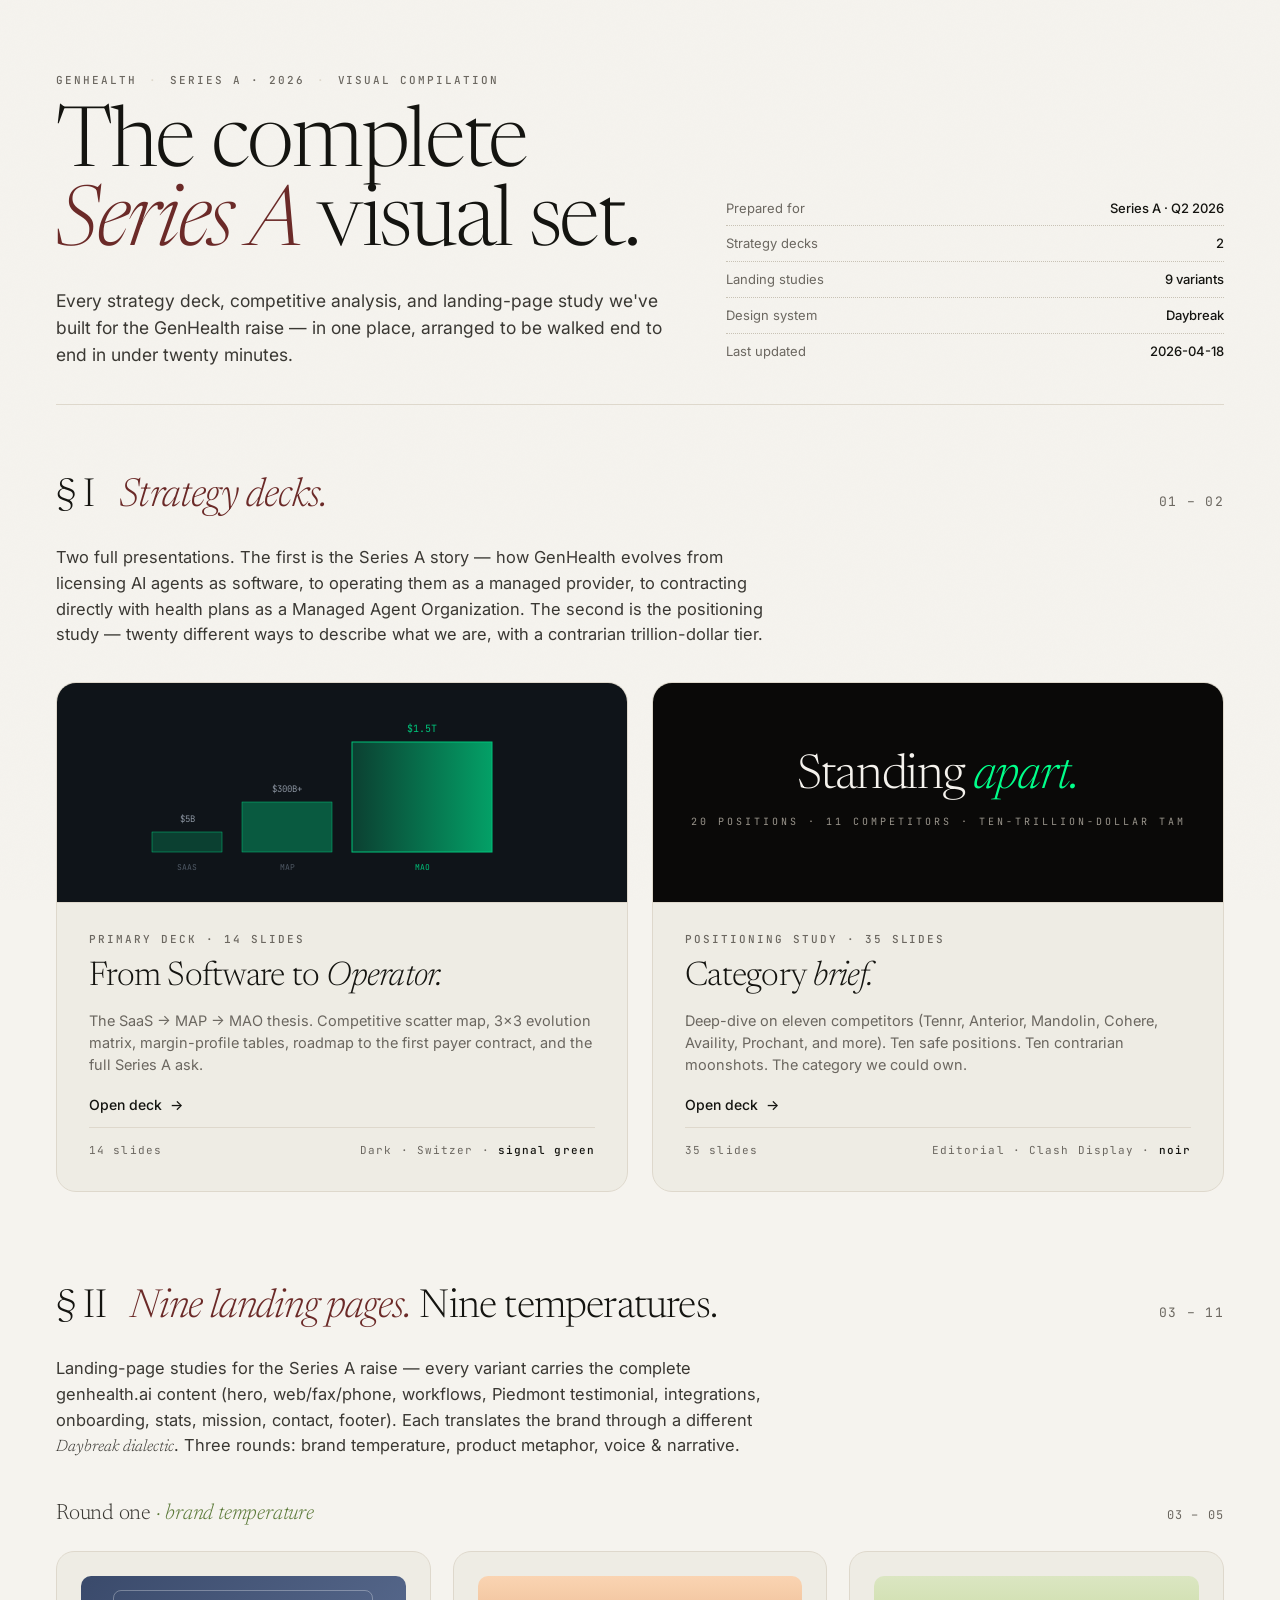
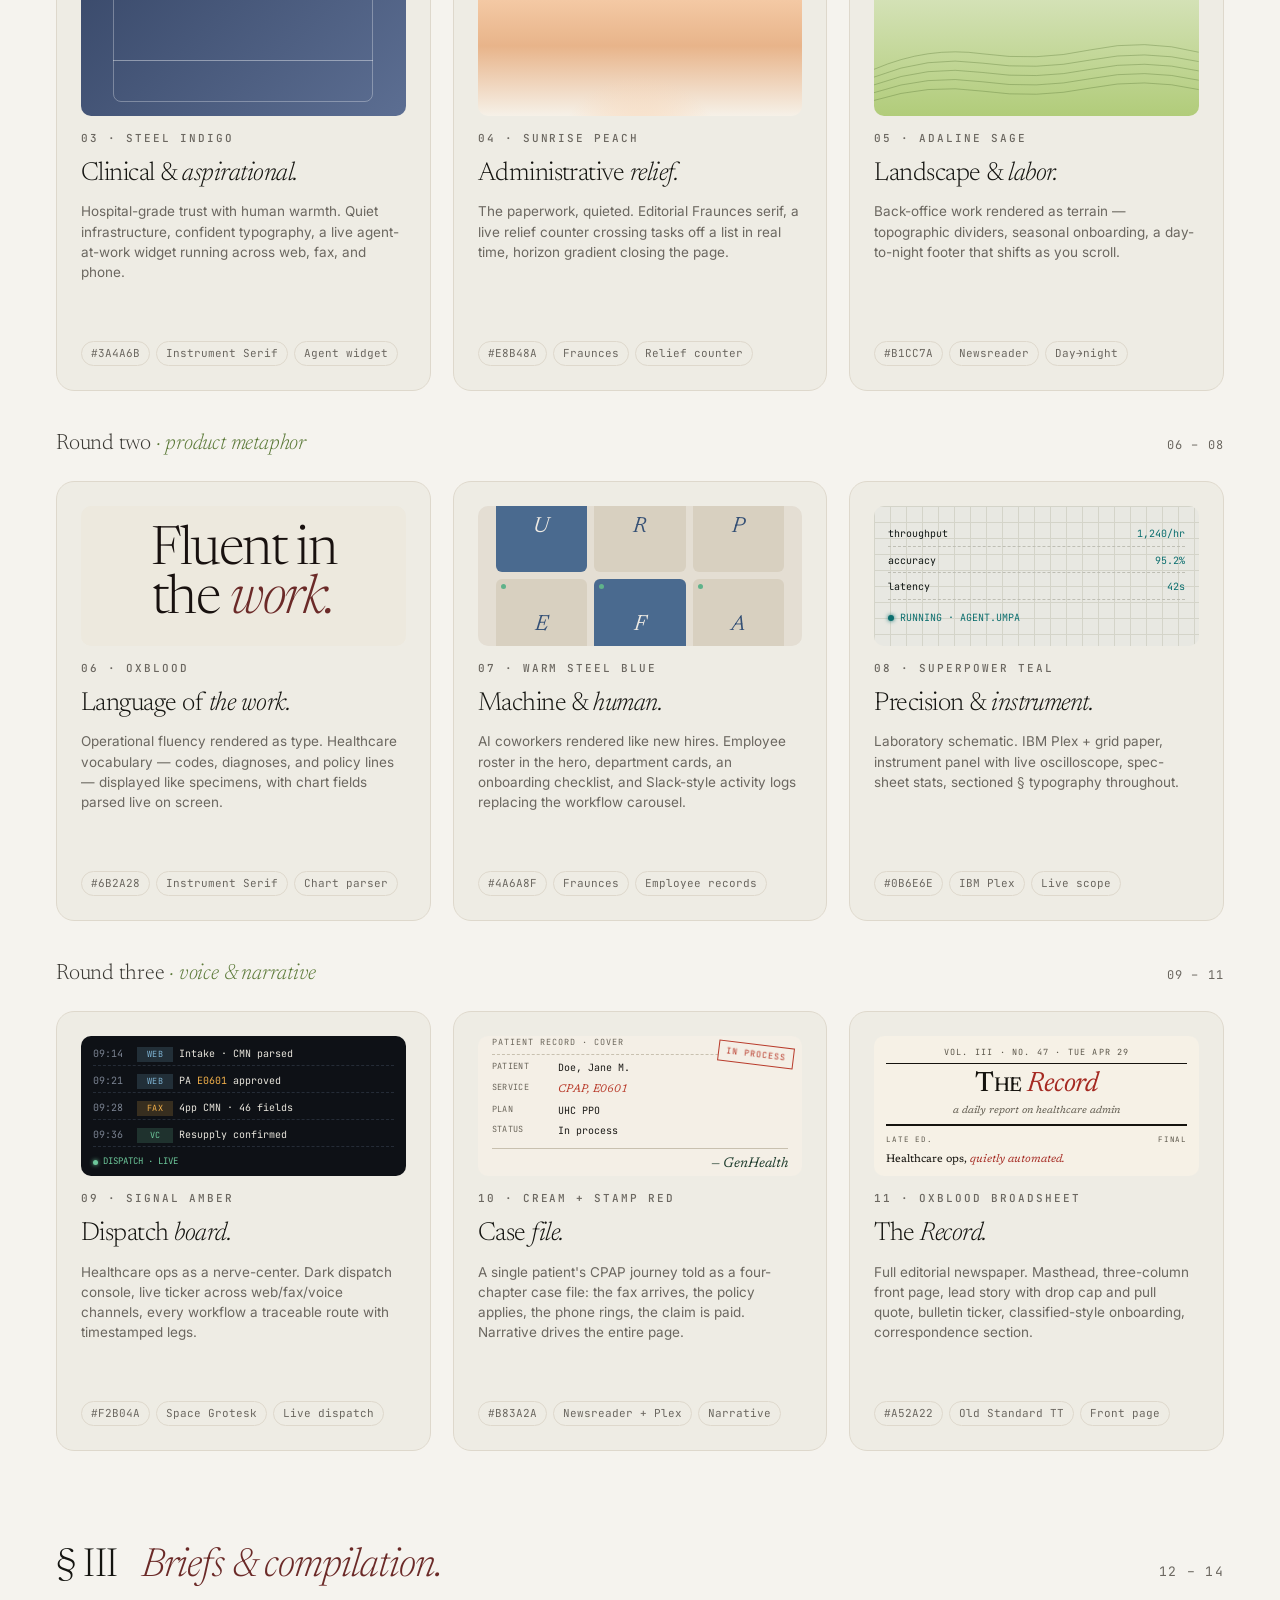
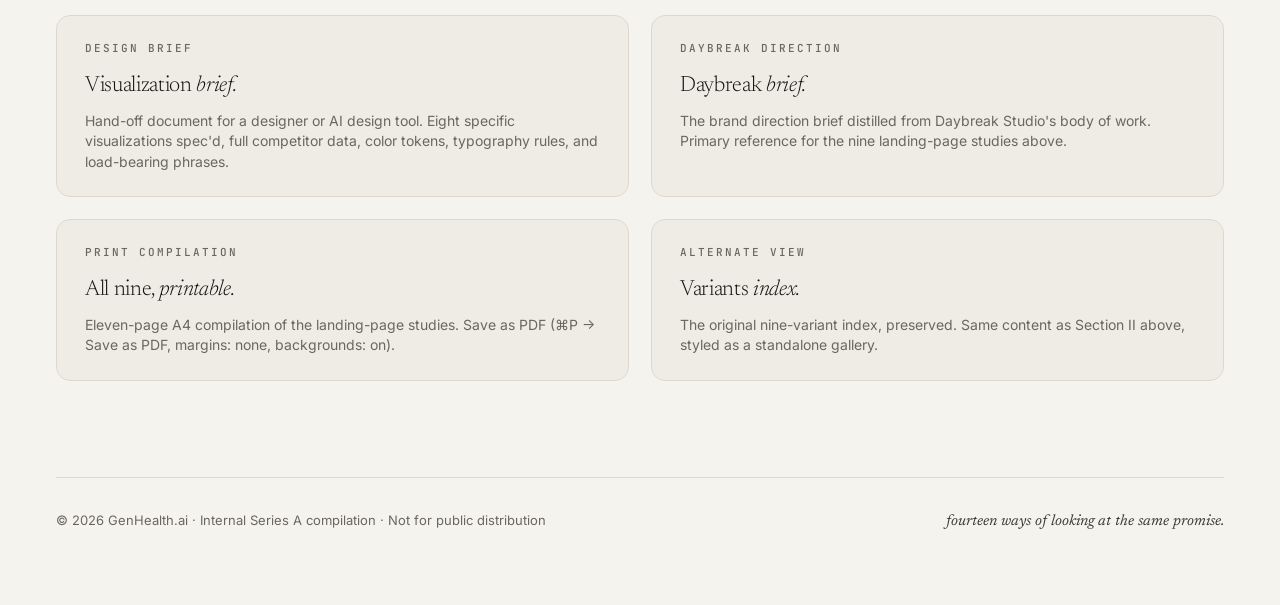
==== index.html @ 52d08168 "Initial publish — Series A visuals hub Hub page (index.html) + 2 strategy decks + 9 landing-page stu" ====
<!doctype html>
<html lang="en">
<head>
<meta charset="utf-8"/>
<meta name="viewport" content="width=device-width,initial-scale=1"/>
<title>GenHealth · Series A Visuals</title>
<meta name="description" content="Strategy decks, competitive analysis, and nine landing-page studies for the GenHealth Series A raise."/>
<link rel="preconnect" href="https://fonts.googleapis.com">
<link rel="preconnect" href="https://fonts.gstatic.com" crossorigin>
<link href="https://fonts.googleapis.com/css2?family=Newsreader:ital,opsz,wght@0,6..72,300;0,6..72,400;1,6..72,300&family=Inter:wght@300;400;500;600&family=JetBrains+Mono:wght@400;500&display=swap" rel="stylesheet">
<style>
  /* ===========================================
     Tokens — cream paper palette (Daybreak-derived)
     Matches the variants/ index so the hub sits in
     the same visual family as everything it links to.
     =========================================== */
  :root{
    --paper:#F5F3EE;
    --paper-2:#EEECE4;
    --paper-3:#E4DED3;
    --ink:#141410;
    --ink-2:#3A3833;
    --graphite:#6B6760;
    --mist:#DED8CC;
    --rule:#C8C2B5;
    --accent:#6B2A28;     /* oxblood — editorial signature */
    --accent-2:#3A4A6B;   /* steel indigo — data/decks */
    --accent-3:#5C7A39;   /* sage — variants */
  }

  *{box-sizing:border-box;margin:0;padding:0}
  html,body{background:var(--paper);color:var(--ink);font-family:'Inter',sans-serif;-webkit-font-smoothing:antialiased}
  body{font-size:17px;line-height:1.55;min-height:100vh}
  a{color:inherit;text-decoration:none}

  /* Subtle paper grain */
  body::before{
    content:"";position:fixed;inset:0;pointer-events:none;z-index:0;opacity:.35;mix-blend-mode:multiply;
    background-image:url("data:image/svg+xml;utf8,<svg xmlns='http://www.w3.org/2000/svg' width='280' height='280'><filter id='n'><feTurbulence type='fractalNoise' baseFrequency='0.85' numOctaves='2' stitchTiles='stitch'/></filter><rect width='100%25' height='100%25' filter='url(%23n)' opacity='0.05'/></svg>");
  }

  .serif{font-family:'Newsreader',serif;font-weight:300}
  .serif em{font-style:italic}
  .mono{font-family:'JetBrains Mono',monospace}
  .eyebrow{font-size:11px;letter-spacing:.18em;text-transform:uppercase;color:var(--graphite);font-weight:500;font-family:'JetBrains Mono',monospace}

  .container{max-width:1360px;margin:0 auto;padding:72px 56px;position:relative;z-index:1}
  @media (max-width:720px){.container{padding:44px 22px}}

  /* ===========================================
     HEADER — masthead
     =========================================== */
  header{display:grid;grid-template-columns:minmax(0,1.25fr) minmax(0,1fr);gap:48px;margin-bottom:72px;padding-bottom:36px;border-bottom:1px solid var(--mist)}
  @media (max-width:900px){header{grid-template-columns:1fr;gap:20px}}

  header .title .eyebrow{margin-bottom:18px;display:flex;gap:12px;align-items:center;flex-wrap:wrap}
  header .title .eyebrow .sep{color:var(--mist)}

  header h1{font-family:'Newsreader',serif;font-weight:300;font-size:clamp(44px,6.5vw,92px);line-height:.95;letter-spacing:-.028em}
  header h1 em{font-style:italic;color:var(--accent)}
  header p.lede{color:var(--ink-2);margin-top:22px;max-width:620px;font-size:17.5px;line-height:1.55}

  header .meta{font-size:13px;color:var(--graphite);line-height:1.75;align-self:end}
  header .meta .row{display:flex;justify-content:space-between;padding:6px 0;border-bottom:1px dotted var(--rule)}
  header .meta .row:last-child{border-bottom:0}
  header .meta .row b{color:var(--ink);font-weight:500}

  /* ===========================================
     SECTION HEADERS
     =========================================== */
  .section{margin-bottom:96px}
  .section-hdr{display:flex;align-items:baseline;justify-content:space-between;margin-bottom:28px;flex-wrap:wrap;gap:12px}
  .section-hdr h2{font-family:'Newsreader',serif;font-weight:300;font-size:clamp(28px,3.2vw,40px);letter-spacing:-.02em;line-height:1}
  .section-hdr h2 em{font-style:italic;color:var(--accent)}
  .section-hdr .count{color:var(--graphite);font-family:'JetBrains Mono',monospace;font-size:13px;letter-spacing:.1em}
  .section-hdr + p.section-lede{color:var(--ink-2);max-width:720px;margin-bottom:34px;font-size:16.5px}

  /* ===========================================
     DECK CARDS — featured (top section)
     =========================================== */
  .decks{display:grid;grid-template-columns:1fr 1fr;gap:24px}
  @media (max-width:980px){.decks{grid-template-columns:1fr}}

  .deck-card{
    background:var(--paper-2);
    border-radius:20px;
    padding:0;
    display:grid;
    grid-template-rows:220px 1fr;
    min-height:440px;
    text-decoration:none;color:inherit;
    transition:transform .4s cubic-bezier(.2,.8,.2,1), box-shadow .4s cubic-bezier(.2,.8,.2,1);
    position:relative;overflow:hidden;
    border:1px solid var(--mist);
  }
  .deck-card:hover{transform:translateY(-4px);box-shadow:0 50px 100px -60px rgba(20,20,16,.35)}

  .deck-card .swatch{position:relative;overflow:hidden;border-bottom:1px solid var(--mist)}
  .deck-card .body{padding:28px 32px 32px;display:flex;flex-direction:column;gap:12px}
  .deck-card h3{font-family:'Newsreader',serif;font-weight:300;font-size:34px;letter-spacing:-.022em;line-height:1.02}
  .deck-card h3 em{font-style:italic}
  .deck-card .dek{color:var(--graphite);font-size:14.5px;line-height:1.5;margin-top:4px}
  .deck-card .meta-row{display:flex;justify-content:space-between;font-family:'JetBrains Mono',monospace;font-size:11px;letter-spacing:.1em;color:var(--graphite);padding-top:14px;margin-top:auto;border-top:1px solid var(--mist)}
  .deck-card .meta-row b{color:var(--ink);font-weight:500}
  .deck-card .arrow{display:inline-flex;align-items:center;gap:8px;margin-top:6px;font-size:14px;font-weight:500}
  .deck-card .arrow::after{content:"→";transition:transform .3s}
  .deck-card:hover .arrow::after{transform:translateX(4px)}

  /* Deck swatch: saas-to-mao (obsidian chart tease) */
  .swatch-mao{
    background:#0f1419;
    display:flex;align-items:center;justify-content:center;padding:28px;
  }
  .swatch-mao svg{width:100%;max-width:420px;height:auto}

  /* Deck swatch: positioning (editorial dark) */
  .swatch-pos{
    background:#0a0908;
    color:#f5f2ed;
    display:flex;align-items:center;justify-content:center;padding:28px;
    font-family:'Newsreader',serif;text-align:center;
  }
  .swatch-pos .big{font-size:48px;line-height:.95;font-weight:300;letter-spacing:-.025em;font-style:italic;color:#00ff8a}
  .swatch-pos .big-l{color:#f5f2ed;font-style:normal}
  .swatch-pos .sub{font-family:'JetBrains Mono',monospace;font-size:10px;letter-spacing:.3em;margin-top:14px;color:#9a958c;text-transform:uppercase}

  /* ===========================================
     VARIANT CARDS — grid of 9
     (reuses the swatch art from the original index)
     =========================================== */
  .variants{display:grid;grid-template-columns:repeat(3,1fr);gap:22px}
  @media (max-width:980px){.variants{grid-template-columns:1fr 1fr}}
  @media (max-width:720px){.variants{grid-template-columns:1fr}}

  .var-card{
    background:var(--paper-2);
    border-radius:18px;
    padding:24px;
    display:flex;flex-direction:column;gap:14px;
    min-height:440px;
    text-decoration:none;color:inherit;
    transition:transform .4s cubic-bezier(.2,.8,.2,1), box-shadow .4s cubic-bezier(.2,.8,.2,1);
    position:relative;overflow:hidden;
    border:1px solid var(--mist);
  }
  .var-card:hover{transform:translateY(-4px);box-shadow:0 40px 80px -50px rgba(20,20,16,.28)}
  .var-card .swatch{height:140px;border-radius:10px;position:relative;overflow:hidden}
  .var-card h3{font-family:'Newsreader',serif;font-weight:300;font-size:26px;letter-spacing:-.02em;line-height:1.02}
  .var-card h3 em{font-style:italic}
  .var-card .note{color:var(--graphite);font-size:13.5px;flex:1;line-height:1.5}
  .var-card .tags{display:flex;gap:6px;flex-wrap:wrap}
  .var-card .tags span{padding:3px 9px;border:1px solid var(--mist);border-radius:999px;font-size:11px;color:var(--graphite);font-family:'JetBrains Mono',monospace}

  /* swatch art — ported from the original variants index */
  .s1{background:linear-gradient(135deg, #3A4A6B 0%, #5C6E92 100%)}
  .s1::after{content:"";position:absolute;inset:10%;border:1px solid rgba(255,255,255,.3);border-radius:8px}
  .s1::before{content:"";position:absolute;top:60%;left:10%;right:10%;height:1px;background:rgba(255,255,255,.4)}

  .s2{background:linear-gradient(180deg, #FAD4B2 0%, #E8B48A 50%, #F6F1E8 100%)}
  .s2 .sun{position:absolute;top:60%;left:50%;transform:translateX(-50%);width:200px;height:200px;border-radius:50%;background:radial-gradient(circle, #FAD4B2, transparent 60%)}

  .s3{background:linear-gradient(180deg, #DBE6C2 0%, #B1CC7A 100%)}
  .s3 svg{position:absolute;inset:0;width:100%;height:100%}
  .s3 path{stroke:#5C7A39;fill:none;stroke-width:.8;opacity:.5}

  .s4{background:#EDE9DE;display:flex;align-items:center;justify-content:center;padding:16px}
  .s4 .spec{font-family:'Newsreader',serif;font-weight:300;font-size:54px;line-height:.9;color:#18110F;letter-spacing:-.03em;text-align:center}
  .s4 .spec em{font-style:italic;color:#6B2A28}

  .s5{background:#E4DED3;padding:18px;display:grid;grid-template-columns:repeat(3,1fr);gap:7px;align-content:center}
  .s5 .chip{aspect-ratio:1;border-radius:6px;background:#D8D0C0;position:relative;display:flex;align-items:center;justify-content:center;font-family:'Newsreader',serif;font-style:italic;color:#355075;font-size:22px}
  .s5 .chip::before{content:"";position:absolute;top:5px;left:5px;width:5px;height:5px;border-radius:50%;background:#5FB28A}
  .s5 .chip.on{background:#4A6A8F;color:#EEEAE3}

  .s6{background:#E8E8E2;background-image:linear-gradient(#D4D4C9 1px,transparent 1px),linear-gradient(90deg,#D4D4C9 1px,transparent 1px);background-size:16px 16px;padding:14px;display:flex;flex-direction:column;gap:6px;justify-content:center}
  .s6 .row{display:flex;justify-content:space-between;font-family:'JetBrains Mono',monospace;font-size:10px;color:#0E1512;border-bottom:1px dashed #BEBEB4;padding-bottom:4px}
  .s6 .row .v{color:#0B6E6E}
  .s6 .led{display:flex;align-items:center;gap:6px;font-family:'JetBrains Mono',monospace;font-size:10px;color:#0B6E6E;margin-top:4px}
  .s6 .led::before{content:"";width:6px;height:6px;border-radius:50%;background:#0B6E6E;box-shadow:0 0 4px #0B6E6E}

  .s7{background:#0E1116;padding:12px;display:flex;flex-direction:column;gap:4px;justify-content:center;font-family:'JetBrains Mono',monospace;font-size:10px;color:#7A8291}
  .s7 .r{display:grid;grid-template-columns:38px 36px 1fr;gap:6px;padding:3px 0;border-bottom:1px dashed #252C37;align-items:baseline}
  .s7 .r .c{padding:1px 4px;font-size:8.5px;text-align:center;letter-spacing:.04em}
  .s7 .r .c.web{background:rgba(127,180,212,.18);color:#7FB4D4}
  .s7 .r .c.fax{background:rgba(242,176,74,.18);color:#F2B04A}
  .s7 .r .c.voice{background:rgba(109,200,155,.18);color:#6DC89B}
  .s7 .r .m{color:#E8E5DC;font-size:10px}
  .s7 .r .m em{font-style:normal;color:#F2B04A}
  .s7 .led{display:flex;align-items:center;gap:5px;font-size:9px;color:#6DC89B;margin-top:4px}
  .s7 .led::before{content:"";width:5px;height:5px;border-radius:50%;background:#6DC89B;box-shadow:0 0 4px #6DC89B}

  .s8{background:#F4EFE6;padding:14px;display:flex;flex-direction:column;gap:5px;justify-content:center;position:relative}
  .s8::after{content:"In Process";position:absolute;top:8px;right:8px;border:1.5px solid #B83A2A;color:#B83A2A;padding:3px 7px;font-family:'JetBrains Mono',monospace;font-size:8.5px;letter-spacing:.12em;text-transform:uppercase;background:#F4EFE6;transform:rotate(7deg)}
  .s8 .h4{font-family:'JetBrains Mono',monospace;font-size:8.5px;color:#6B665B;letter-spacing:.12em;text-transform:uppercase;padding-bottom:5px;border-bottom:1px dashed #C8C0AF}
  .s8 .row{display:grid;grid-template-columns:60px 1fr;gap:6px;font-family:'JetBrains Mono',monospace;font-size:10px;line-height:1.55}
  .s8 .row .k{color:#6B665B;font-size:8.5px;letter-spacing:.04em;text-transform:uppercase}
  .s8 .row .v{color:#1B1A17}
  .s8 .row .v em{font-family:'Newsreader',serif;font-style:italic;color:#B83A2A;font-size:11px}
  .s8 .sig{margin-top:4px;padding-top:5px;border-top:1px solid #C8C0AF;font-family:'Newsreader',serif;font-style:italic;font-size:14px;color:#1F3D2E;text-align:right}

  .s9{background:#F6F1E6;padding:12px;display:flex;flex-direction:column;justify-content:center;text-align:center;gap:4px;position:relative}
  .s9 .pre{font-family:'JetBrains Mono',monospace;font-size:8.5px;color:#5C574B;letter-spacing:.14em;text-transform:uppercase;padding-bottom:4px;border-bottom:1px solid #15130E}
  .s9 .ttl{font-family:'Newsreader',serif;font-weight:500;font-size:28px;line-height:.95;letter-spacing:-.02em;color:#15130E;font-variant:small-caps;margin:3px 0}
  .s9 .ttl em{font-style:italic;color:#A52A22;font-variant:normal;font-weight:400}
  .s9 .sub{font-family:'Newsreader',serif;font-style:italic;font-size:10px;color:#5C574B;padding-bottom:4px;border-bottom:2px solid #15130E}
  .s9 .post{display:flex;justify-content:space-between;font-family:'JetBrains Mono',monospace;font-size:7.5px;color:#5C574B;letter-spacing:.1em;text-transform:uppercase;margin-top:4px}
  .s9 .head{font-family:'Newsreader',serif;font-size:11px;line-height:1.15;text-align:left;padding-top:4px;color:#15130E;font-weight:400}
  .s9 .head em{font-style:italic;color:#A52A22}

  /* ===========================================
     GROUP LABELS between variant rounds
     =========================================== */
  .group-label{display:flex;align-items:baseline;justify-content:space-between;margin:36px 0 20px;flex-wrap:wrap;gap:12px}
  .group-label h3{font-family:'Newsreader',serif;font-weight:300;font-size:22px;letter-spacing:-.01em;color:var(--ink-2)}
  .group-label h3 em{font-style:italic;color:var(--accent-3)}
  .group-label span{color:var(--graphite);font-family:'JetBrains Mono',monospace;font-size:12px;letter-spacing:.1em}

  /* ===========================================
     ANCILLARY (brief + compilation)
     =========================================== */
  .anc{display:grid;grid-template-columns:1fr 1fr;gap:22px;margin-top:16px}
  @media (max-width:900px){.anc{grid-template-columns:1fr}}
  .anc a{
    padding:24px 28px;
    border:1px solid var(--mist);
    border-radius:14px;
    background:var(--paper-2);
    transition:transform .3s, border-color .3s;
    display:flex;flex-direction:column;gap:8px;
  }
  .anc a:hover{transform:translateY(-2px);border-color:var(--graphite)}
  .anc a .eyebrow{margin-bottom:4px}
  .anc a h4{font-family:'Newsreader',serif;font-weight:300;font-size:22px;letter-spacing:-.015em}
  .anc a h4 em{font-style:italic}
  .anc a p{color:var(--graphite);font-size:14px;line-height:1.45}

  /* ===========================================
     FOOTER
     =========================================== */
  footer{margin-top:72px;padding-top:32px;border-top:1px solid var(--mist);display:flex;justify-content:space-between;color:var(--graphite);font-size:13px;flex-wrap:wrap;gap:12px}
  footer .poem{font-style:italic;font-family:'Newsreader',serif;color:var(--ink-2);font-size:15px}

  /* ===========================================
     REVEAL ON SCROLL
     =========================================== */
  .fade{opacity:0;transform:translateY(18px);transition:opacity .8s cubic-bezier(.2,.8,.2,1), transform .8s cubic-bezier(.2,.8,.2,1)}
  .fade.in{opacity:1;transform:none}

  @media (prefers-reduced-motion: reduce){
    .fade{transition:opacity .3s ease;transform:none}
    .deck-card,.var-card,.anc a{transition:none}
  }
</style>
</head>
<body>
<div class="container">

  <!-- ============================================
       MASTHEAD
       ============================================ -->
  <header class="fade">
    <div class="title">
      <div class="eyebrow">
        <span>GenHealth</span>
        <span class="sep">·</span>
        <span>Series A · 2026</span>
        <span class="sep">·</span>
        <span>Visual Compilation</span>
      </div>
      <h1 class="serif">The complete<br/><em>Series&nbsp;A</em> visual set.</h1>
      <p class="lede">Every strategy deck, competitive analysis, and landing-page study we've built for the GenHealth raise — in one place, arranged to be walked end to end in under twenty minutes.</p>
    </div>
    <div class="meta">
      <div class="row"><span>Prepared for</span><b>Series A · Q2 2026</b></div>
      <div class="row"><span>Strategy decks</span><b>2</b></div>
      <div class="row"><span>Landing studies</span><b>9 variants</b></div>
      <div class="row"><span>Design system</span><b>Daybreak</b></div>
      <div class="row"><span>Last updated</span><b>2026-04-18</b></div>
    </div>
  </header>

  <!-- ============================================
       SECTION I — STRATEGY DECKS
       ============================================ -->
  <section class="section fade">
    <div class="section-hdr">
      <h2 class="serif">§ I &nbsp; <em>Strategy decks.</em></h2>
      <span class="count">01 – 02</span>
    </div>
    <p class="section-lede">Two full presentations. The first is the Series A story — how GenHealth evolves from licensing AI agents as software, to operating them as a managed provider, to contracting directly with health plans as a Managed Agent Organization. The second is the positioning study — twenty different ways to describe what we are, with a contrarian trillion-dollar tier.</p>

    <div class="decks">
      <!-- DECK 1 — SaaS to MAO -->
      <a class="deck-card" href="decks/saas-to-mao.html">
        <div class="swatch swatch-mao">
          <!-- Inline mini-viz teasing the evolution -->
          <svg viewBox="0 0 420 180" xmlns="http://www.w3.org/2000/svg">
            <defs>
              <linearGradient id="g1" x1="0" x2="1">
                <stop offset="0" stop-color="#00c37a" stop-opacity=".25"/>
                <stop offset="1" stop-color="#00c37a" stop-opacity=".8"/>
              </linearGradient>
            </defs>
            <rect x="20" y="130" width="70" height="20" fill="rgba(0,195,122,.25)" stroke="#00c37a" stroke-width=".5"/>
            <rect x="110" y="100" width="90" height="50" fill="rgba(0,195,122,.4)" stroke="#00c37a" stroke-width=".5"/>
            <rect x="220" y="40" width="140" height="110" fill="url(#g1)" stroke="#00c37a" stroke-width="1"/>
            <text x="55" y="120" font-family="JetBrains Mono" font-size="9" fill="#8a939f" text-anchor="middle">$5B</text>
            <text x="155" y="90" font-family="JetBrains Mono" font-size="9" fill="#8a939f" text-anchor="middle">$300B+</text>
            <text x="290" y="30" font-family="JetBrains Mono" font-size="10" fill="#00c37a" text-anchor="middle">$1.5T</text>
            <text x="55" y="168" font-family="JetBrains Mono" font-size="8" fill="#505a66" text-anchor="middle">SAAS</text>
            <text x="155" y="168" font-family="JetBrains Mono" font-size="8" fill="#505a66" text-anchor="middle">MAP</text>
            <text x="290" y="168" font-family="JetBrains Mono" font-size="8" fill="#00c37a" text-anchor="middle">MAO</text>
          </svg>
        </div>
        <div class="body">
          <div class="eyebrow">Primary deck · 14 slides</div>
          <h3>From Software to <em>Operator.</em></h3>
          <p class="dek">The SaaS → MAP → MAO thesis. Competitive scatter map, 3×3 evolution matrix, margin-profile tables, roadmap to the first payer contract, and the full Series A ask.</p>
          <div class="arrow">Open deck</div>
          <div class="meta-row">
            <span>14 slides</span>
            <span>Dark · Switzer · <b>signal green</b></span>
          </div>
        </div>
      </a>

      <!-- DECK 2 — Positioning Study -->
      <a class="deck-card" href="decks/positioning.html">
        <div class="swatch swatch-pos">
          <div>
            <div class="big"><span class="big-l">Standing</span> apart.</div>
            <div class="sub">20 positions · 11 competitors · ten-trillion-dollar TAM</div>
          </div>
        </div>
        <div class="body">
          <div class="eyebrow">Positioning study · 35 slides</div>
          <h3>Category <em>brief.</em></h3>
          <p class="dek">Deep-dive on eleven competitors (Tennr, Anterior, Mandolin, Cohere, Availity, Prochant, and more). Ten safe positions. Ten contrarian moonshots. The category we could own.</p>
          <div class="arrow">Open deck</div>
          <div class="meta-row">
            <span>35 slides</span>
            <span>Editorial · Clash Display · <b>noir</b></span>
          </div>
        </div>
      </a>
    </div>
  </section>

  <!-- ============================================
       SECTION II — LANDING PAGE STUDIES (9)
       ============================================ -->
  <section class="section fade">
    <div class="section-hdr">
      <h2 class="serif">§ II &nbsp; <em>Nine landing pages.</em> Nine temperatures.</h2>
      <span class="count">03 – 11</span>
    </div>
    <p class="section-lede">Landing-page studies for the Series A raise — every variant carries the complete genhealth.ai content (hero, web/fax/phone, workflows, Piedmont testimonial, integrations, onboarding, stats, mission, contact, footer). Each translates the brand through a different <span class="serif"><em>Daybreak dialectic</em></span>. Three rounds: brand temperature, product metaphor, voice &amp; narrative.</p>

    <div class="group-label">
      <h3 class="serif">Round one <em>· brand temperature</em></h3>
      <span>03 – 05</span>
    </div>

    <div class="variants">
      <a class="var-card" href="variants/01-clinical.html">
        <div class="swatch s1"></div>
        <div class="eyebrow">03 · Steel indigo</div>
        <h3 class="serif">Clinical & <em>aspirational.</em></h3>
        <p class="note">Hospital-grade trust with human warmth. Quiet infrastructure, confident typography, a live agent-at-work widget running across web, fax, and phone.</p>
        <div class="tags"><span>#3A4A6B</span><span>Instrument Serif</span><span>Agent widget</span></div>
      </a>

      <a class="var-card" href="variants/02-relief.html">
        <div class="swatch s2"><div class="sun"></div></div>
        <div class="eyebrow">04 · Sunrise peach</div>
        <h3 class="serif">Administrative <em>relief.</em></h3>
        <p class="note">The paperwork, quieted. Editorial Fraunces serif, a live relief counter crossing tasks off a list in real time, horizon gradient closing the page.</p>
        <div class="tags"><span>#E8B48A</span><span>Fraunces</span><span>Relief counter</span></div>
      </a>

      <a class="var-card" href="variants/03-landscape.html">
        <div class="swatch s3">
          <svg viewBox="0 0 300 180" preserveAspectRatio="none">
            <path d="M0 120 Q 50 90, 100 100 T 200 95 T 300 98"/>
            <path d="M0 130 Q 50 102, 100 112 T 200 108 T 300 110"/>
            <path d="M0 140 Q 50 114, 100 124 T 200 120 T 300 122"/>
            <path d="M0 150 Q 50 126, 100 136 T 200 132 T 300 134"/>
            <path d="M0 160 Q 50 138, 100 148 T 200 144 T 300 146"/>
          </svg>
        </div>
        <div class="eyebrow">05 · Adaline sage</div>
        <h3 class="serif">Landscape & <em>labor.</em></h3>
        <p class="note">Back-office work rendered as terrain — topographic dividers, seasonal onboarding, a day-to-night footer that shifts as you scroll.</p>
        <div class="tags"><span>#B1CC7A</span><span>Newsreader</span><span>Day→night</span></div>
      </a>
    </div>

    <div class="group-label">
      <h3 class="serif">Round two <em>· product metaphor</em></h3>
      <span>06 – 08</span>
    </div>

    <div class="variants">
      <a class="var-card" href="variants/04-language.html">
        <div class="swatch s4"><div class="spec">Fluent in<br/>the <em>work.</em></div></div>
        <div class="eyebrow">06 · Oxblood</div>
        <h3 class="serif">Language of <em>the work.</em></h3>
        <p class="note">Operational fluency rendered as type. Healthcare vocabulary — codes, diagnoses, and policy lines — displayed like specimens, with chart fields parsed live on screen.</p>
        <div class="tags"><span>#6B2A28</span><span>Instrument Serif</span><span>Chart parser</span></div>
      </a>

      <a class="var-card" href="variants/05-team.html">
        <div class="swatch s5">
          <div class="chip on">U</div><div class="chip">R</div><div class="chip">P</div>
          <div class="chip">E</div><div class="chip on">F</div><div class="chip">A</div>
        </div>
        <div class="eyebrow">07 · Warm steel blue</div>
        <h3 class="serif">Machine & <em>human.</em></h3>
        <p class="note">AI coworkers rendered like new hires. Employee roster in the hero, department cards, an onboarding checklist, and Slack-style activity logs replacing the workflow carousel.</p>
        <div class="tags"><span>#4A6A8F</span><span>Fraunces</span><span>Employee records</span></div>
      </a>

      <a class="var-card" href="variants/06-instrument.html">
        <div class="swatch s6">
          <div class="row"><span>throughput</span><span class="v">1,240/hr</span></div>
          <div class="row"><span>accuracy</span><span class="v">95.2%</span></div>
          <div class="row"><span>latency</span><span class="v">42s</span></div>
          <div class="led">RUNNING · AGENT.UMPA</div>
        </div>
        <div class="eyebrow">08 · Superpower teal</div>
        <h3 class="serif">Precision & <em>instrument.</em></h3>
        <p class="note">Laboratory schematic. IBM Plex + grid paper, instrument panel with live oscilloscope, spec-sheet stats, sectioned § typography throughout.</p>
        <div class="tags"><span>#0B6E6E</span><span>IBM Plex</span><span>Live scope</span></div>
      </a>
    </div>

    <div class="group-label">
      <h3 class="serif">Round three <em>· voice &amp; narrative</em></h3>
      <span>09 – 11</span>
    </div>

    <div class="variants">
      <a class="var-card" href="variants/07-dispatch.html">
        <div class="swatch s7">
          <div class="r"><span>09:14</span><span class="c web">WEB</span><span class="m">Intake · CMN parsed</span></div>
          <div class="r"><span>09:21</span><span class="c web">WEB</span><span class="m">PA <em>E0601</em> approved</span></div>
          <div class="r"><span>09:28</span><span class="c fax">FAX</span><span class="m">4pp CMN · 46 fields</span></div>
          <div class="r"><span>09:36</span><span class="c voice">VC</span><span class="m">Resupply confirmed</span></div>
          <div class="led">DISPATCH · LIVE</div>
        </div>
        <div class="eyebrow">09 · Signal amber</div>
        <h3 class="serif">Dispatch <em>board.</em></h3>
        <p class="note">Healthcare ops as a nerve-center. Dark dispatch console, live ticker across web/fax/voice channels, every workflow a traceable route with timestamped legs.</p>
        <div class="tags"><span>#F2B04A</span><span>Space Grotesk</span><span>Live dispatch</span></div>
      </a>

      <a class="var-card" href="variants/08-casefile.html">
        <div class="swatch s8">
          <div class="h4">Patient Record · Cover</div>
          <div class="row"><span class="k">Patient</span><span class="v">Doe, Jane M.</span></div>
          <div class="row"><span class="k">Service</span><span class="v"><em>CPAP, E0601</em></span></div>
          <div class="row"><span class="k">Plan</span><span class="v">UHC PPO</span></div>
          <div class="row"><span class="k">Status</span><span class="v">In process</span></div>
          <div class="sig">— GenHealth</div>
        </div>
        <div class="eyebrow">10 · Cream + stamp red</div>
        <h3 class="serif">Case <em>file.</em></h3>
        <p class="note">A single patient's CPAP journey told as a four-chapter case file: the fax arrives, the policy applies, the phone rings, the claim is paid. Narrative drives the entire page.</p>
        <div class="tags"><span>#B83A2A</span><span>Newsreader + Plex</span><span>Narrative</span></div>
      </a>

      <a class="var-card" href="variants/09-broadsheet.html">
        <div class="swatch s9">
          <div class="pre">VOL. III · NO. 47 · TUE APR 29</div>
          <div class="ttl">The <em>Record</em></div>
          <div class="sub">a daily report on healthcare admin</div>
          <div class="post"><span>Late ed.</span><span>Final</span></div>
          <div class="head">Healthcare ops, <em>quietly automated.</em></div>
        </div>
        <div class="eyebrow">11 · Oxblood broadsheet</div>
        <h3 class="serif">The <em>Record.</em></h3>
        <p class="note">Full editorial newspaper. Masthead, three-column front page, lead story with drop cap and pull quote, bulletin ticker, classified-style onboarding, correspondence section.</p>
        <div class="tags"><span>#A52A22</span><span>Old Standard TT</span><span>Front page</span></div>
      </a>
    </div>
  </section>

  <!-- ============================================
       SECTION III — ANCILLARY
       ============================================ -->
  <section class="section fade">
    <div class="section-hdr">
      <h2 class="serif">§ III &nbsp; <em>Briefs &amp; compilation.</em></h2>
      <span class="count">12 – 14</span>
    </div>
    <div class="anc">
      <a href="DESIGN_BRIEF.md">
        <span class="eyebrow">Design brief</span>
        <h4 class="serif">Visualization <em>brief.</em></h4>
        <p>Hand-off document for a designer or AI design tool. Eight specific visualizations spec'd, full competitor data, color tokens, typography rules, and load-bearing phrases.</p>
      </a>
      <a href="DAYBREAK_BRIEF.md">
        <span class="eyebrow">Daybreak direction</span>
        <h4 class="serif">Daybreak <em>brief.</em></h4>
        <p>The brand direction brief distilled from Daybreak Studio's body of work. Primary reference for the nine landing-page studies above.</p>
      </a>
      <a href="variants/compilation.html">
        <span class="eyebrow">Print compilation</span>
        <h4 class="serif">All nine, <em>printable.</em></h4>
        <p>Eleven-page A4 compilation of the landing-page studies. Save as PDF (⌘P → Save as PDF, margins: none, backgrounds: on).</p>
      </a>
      <a href="variants/_variants-index.html">
        <span class="eyebrow">Alternate view</span>
        <h4 class="serif">Variants <em>index.</em></h4>
        <p>The original nine-variant index, preserved. Same content as Section II above, styled as a standalone gallery.</p>
      </a>
    </div>
  </section>

  <!-- ============================================
       FOOTER
       ============================================ -->
  <footer>
    <span>© 2026 GenHealth.ai · Internal Series A compilation · Not for public distribution</span>
    <span class="poem">fourteen ways of looking at the same promise.</span>
  </footer>

</div>

<script>
  /* Scroll-reveal for the three big sections */
  const io = new IntersectionObserver((entries) => {
    entries.forEach(e => { if (e.isIntersecting) e.target.classList.add('in'); });
  }, { threshold: 0.1 });
  document.querySelectorAll('.fade').forEach(el => io.observe(el));
</script>
</body>
</html>
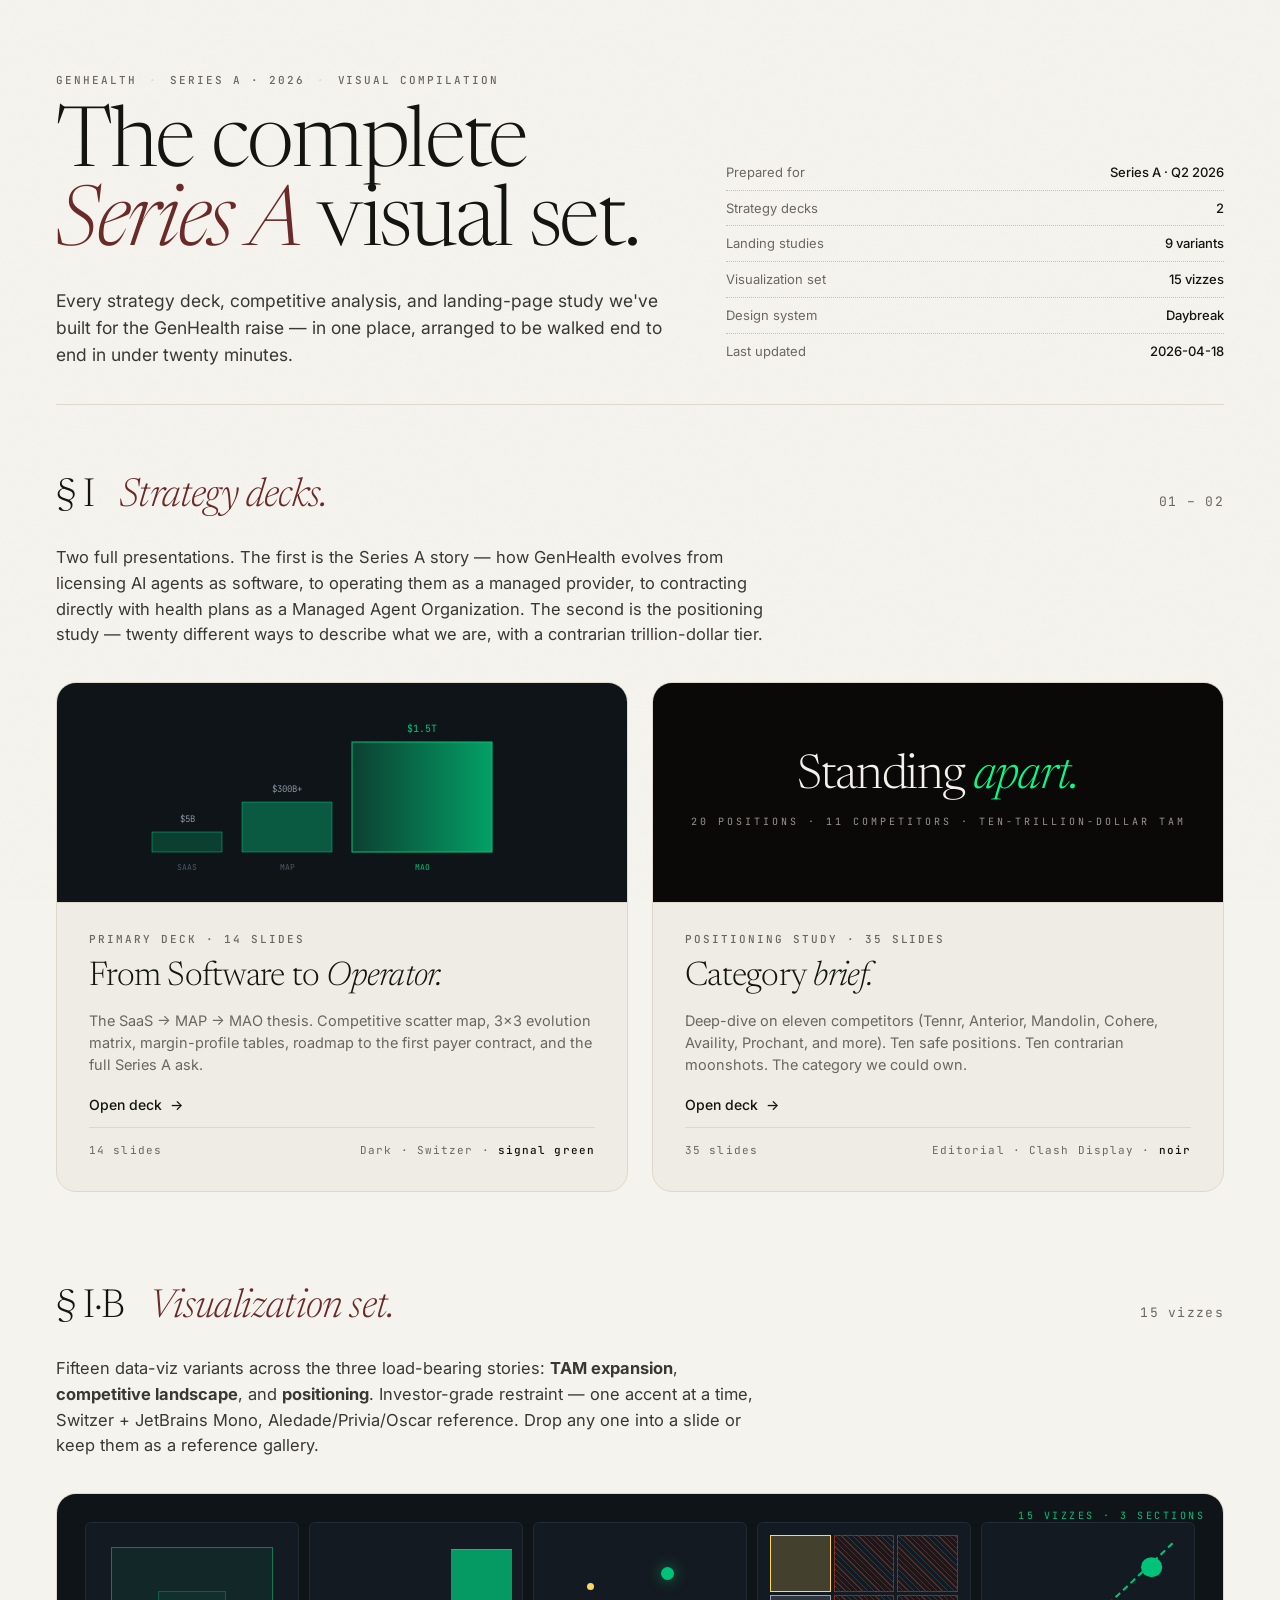
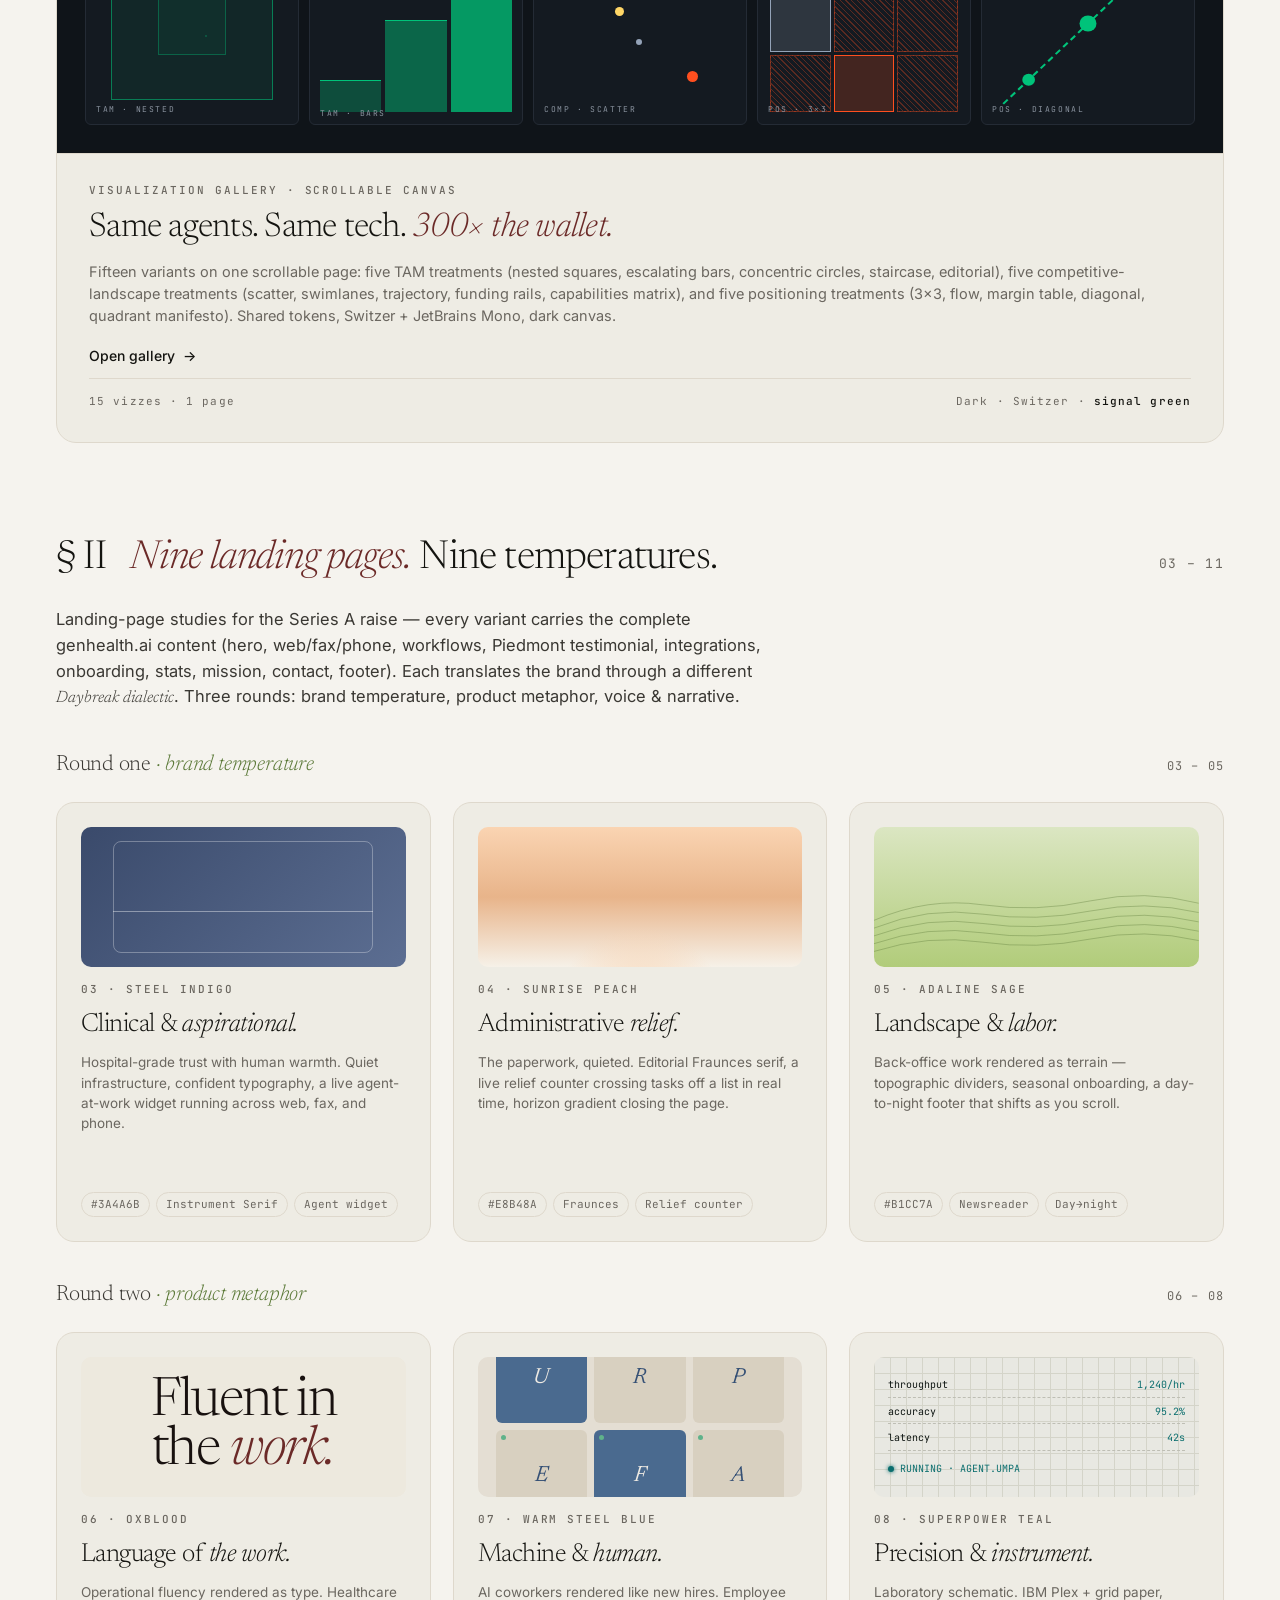
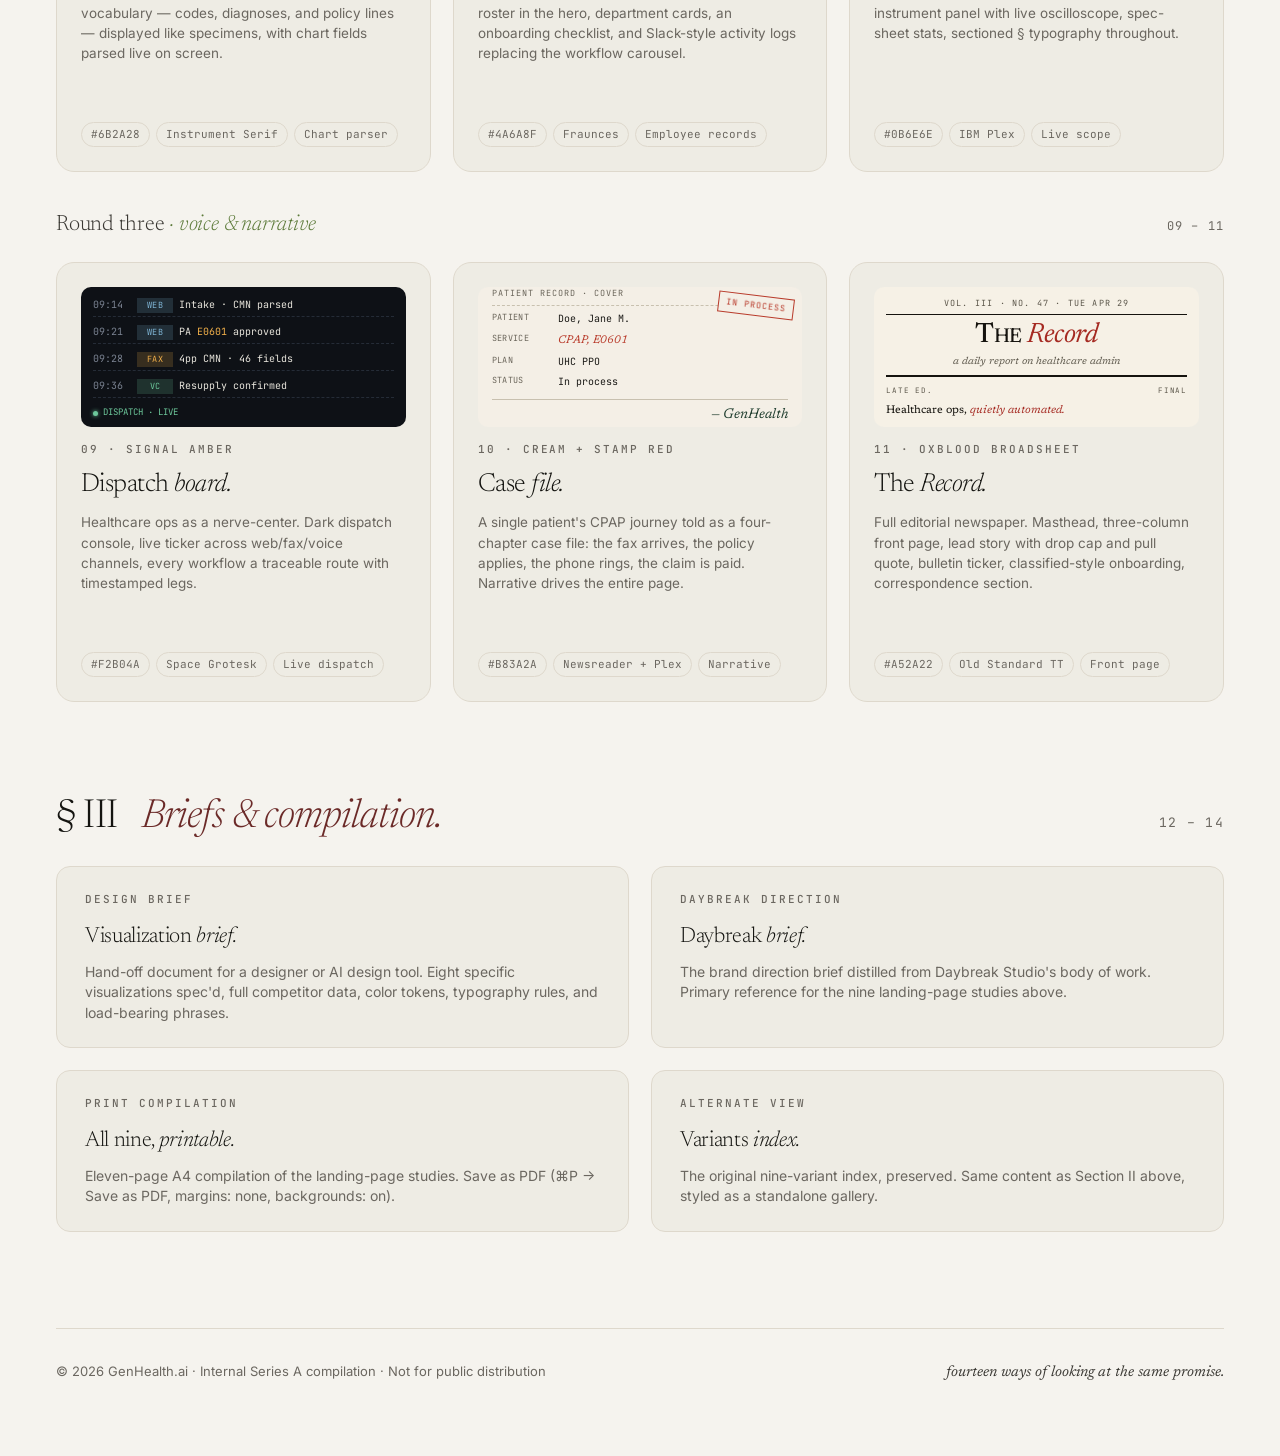
==== commit 49fd9af0: "Add 15-viz gallery page (visuals/) Imports the 'Series A Test' design bundle — 15 data-viz variants " ====
--- a/index.html
+++ b/index.html
@@ -274,6 +274,7 @@
       <div class="row"><span>Prepared for</span><b>Series A · Q2 2026</b></div>
       <div class="row"><span>Strategy decks</span><b>2</b></div>
       <div class="row"><span>Landing studies</span><b>9 variants</b></div>
+      <div class="row"><span>Visualization set</span><b>15 vizzes</b></div>
       <div class="row"><span>Design system</span><b>Daybreak</b></div>
       <div class="row"><span>Last updated</span><b>2026-04-18</b></div>
     </div>
@@ -347,6 +348,83 @@
   </section>
 
   <!-- ============================================
+       SECTION I-B — VISUALIZATION SET (15)
+       Full-width feature card pointing to the gallery.
+       ============================================ -->
+  <section class="section fade">
+    <div class="section-hdr">
+      <h2 class="serif">§ I·B &nbsp; <em>Visualization set.</em></h2>
+      <span class="count">15 vizzes</span>
+    </div>
+    <p class="section-lede">Fifteen data-viz variants across the three load-bearing stories: <b>TAM expansion</b>, <b>competitive landscape</b>, and <b>positioning</b>. Investor-grade restraint — one accent at a time, Switzer + JetBrains Mono, Aledade/Privia/Oscar reference. Drop any one into a slide or keep them as a reference gallery.</p>
+
+    <a class="deck-card" href="visuals/" style="grid-template-rows: 260px 1fr;">
+      <div class="swatch" style="background:#0f1419;padding:28px;overflow:hidden;position:relative">
+        <!-- Miniature preview strip: three-section story rendered with actual viz aesthetics -->
+        <div style="display:grid;grid-template-columns:repeat(5,1fr);gap:10px;height:100%">
+          <!-- TAM teaser: nested squares -->
+          <div style="position:relative;background:#141a21;border:1px solid #242b35;border-radius:6px;overflow:hidden">
+            <div style="position:absolute;inset:12%;border:1px solid rgba(0,195,122,.55);background:rgba(0,195,122,.08)"></div>
+            <div style="position:absolute;inset:34%;border:1px solid rgba(0,195,122,.35);background:rgba(0,195,122,.05)"></div>
+            <div style="position:absolute;inset:56%;border:1px solid rgba(0,195,122,.22);background:rgba(0,195,122,.03)"></div>
+            <div style="position:absolute;bottom:8px;left:10px;font-family:'JetBrains Mono',monospace;font-size:8px;letter-spacing:.2em;color:#8a939f;text-transform:uppercase">TAM · nested</div>
+          </div>
+          <!-- TAM teaser: escalating bars -->
+          <div style="position:relative;background:#141a21;border:1px solid #242b35;border-radius:6px;overflow:hidden;display:flex;align-items:flex-end;gap:4px;padding:12px 10px">
+            <div style="flex:1;height:18%;background:rgba(0,195,122,.3);border-top:1px solid #00c37a"></div>
+            <div style="flex:1;height:52%;background:rgba(0,195,122,.45);border-top:1px solid #00c37a"></div>
+            <div style="flex:1;height:92%;background:rgba(0,195,122,.75);border-top:1px solid #00c37a"></div>
+            <div style="position:absolute;bottom:4px;left:10px;font-family:'JetBrains Mono',monospace;font-size:8px;letter-spacing:.2em;color:#8a939f;text-transform:uppercase">TAM · bars</div>
+          </div>
+          <!-- Competitive: scatter teaser -->
+          <div style="position:relative;background:#141a21;border:1px solid #242b35;border-radius:6px;overflow:hidden">
+            <div style="position:absolute;width:7px;height:7px;border-radius:50%;background:#ffd666;top:30%;left:25%"></div>
+            <div style="position:absolute;width:9px;height:9px;border-radius:50%;background:#ffd666;top:42%;left:38%"></div>
+            <div style="position:absolute;width:6px;height:6px;border-radius:50%;background:#94a3b8;top:58%;left:48%"></div>
+            <div style="position:absolute;width:11px;height:11px;border-radius:50%;background:#ff4f1f;top:74%;left:72%"></div>
+            <div style="position:absolute;width:13px;height:13px;border-radius:50%;background:#00c37a;top:22%;left:60%;box-shadow:0 0 14px rgba(0,195,122,.6)"></div>
+            <div style="position:absolute;bottom:8px;left:10px;font-family:'JetBrains Mono',monospace;font-size:8px;letter-spacing:.2em;color:#8a939f;text-transform:uppercase">COMP · scatter</div>
+          </div>
+          <!-- Positioning: 3x3 -->
+          <div style="position:relative;background:#141a21;border:1px solid #242b35;border-radius:6px;overflow:hidden;padding:12px;display:grid;grid-template-columns:repeat(3,1fr);gap:3px">
+            <div style="background:rgba(255,214,102,.2);border:1px solid #ffd666"></div>
+            <div style="background:repeating-linear-gradient(45deg,transparent,transparent 3px,rgba(255,79,31,.3) 3px,rgba(255,79,31,.3) 4px);border:1px solid rgba(255,79,31,.4)"></div>
+            <div style="background:repeating-linear-gradient(45deg,transparent,transparent 3px,rgba(255,79,31,.3) 3px,rgba(255,79,31,.3) 4px);border:1px solid rgba(255,79,31,.4)"></div>
+            <div style="background:rgba(148,163,184,.2);border:1px solid #94a3b8"></div>
+            <div style="background:repeating-linear-gradient(45deg,transparent,transparent 3px,rgba(255,79,31,.3) 3px,rgba(255,79,31,.3) 4px);border:1px solid rgba(255,79,31,.4)"></div>
+            <div style="background:repeating-linear-gradient(45deg,transparent,transparent 3px,rgba(255,79,31,.3) 3px,rgba(255,79,31,.3) 4px);border:1px solid rgba(255,79,31,.4)"></div>
+            <div style="background:repeating-linear-gradient(45deg,transparent,transparent 3px,rgba(255,79,31,.3) 3px,rgba(255,79,31,.3) 4px);border:1px solid rgba(255,79,31,.4)"></div>
+            <div style="background:rgba(255,79,31,.2);border:1px solid #ff4f1f"></div>
+            <div style="background:repeating-linear-gradient(45deg,transparent,transparent 3px,rgba(255,79,31,.3) 3px,rgba(255,79,31,.3) 4px);border:1px solid rgba(255,79,31,.4)"></div>
+            <div style="position:absolute;bottom:8px;left:10px;font-family:'JetBrains Mono',monospace;font-size:8px;letter-spacing:.2em;color:#8a939f;text-transform:uppercase">POS · 3×3</div>
+          </div>
+          <!-- Positioning: diagonal -->
+          <div style="position:relative;background:#141a21;border:1px solid #242b35;border-radius:6px;overflow:hidden">
+            <svg viewBox="0 0 100 100" preserveAspectRatio="none" style="width:100%;height:100%;position:absolute;inset:0">
+              <line x1="10" y1="90" x2="90" y2="10" stroke="#00c37a" stroke-width="1" stroke-dasharray="3 2"/>
+              <circle cx="22" cy="78" r="3" fill="#00c37a"/>
+              <circle cx="50" cy="50" r="4" fill="#00c37a"/>
+              <circle cx="80" cy="22" r="5" fill="#00c37a" />
+            </svg>
+            <div style="position:absolute;bottom:8px;left:10px;font-family:'JetBrains Mono',monospace;font-size:8px;letter-spacing:.2em;color:#8a939f;text-transform:uppercase">POS · diagonal</div>
+          </div>
+        </div>
+        <div style="position:absolute;top:14px;right:18px;font-family:'JetBrains Mono',monospace;font-size:10px;color:#00c37a;letter-spacing:.25em;text-transform:uppercase">15 vizzes · 3 sections</div>
+      </div>
+      <div class="body">
+        <div class="eyebrow">Visualization gallery · scrollable canvas</div>
+        <h3>Same agents. Same tech. <em style="color:#6B2A28">300× the wallet.</em></h3>
+        <p class="dek">Fifteen variants on one scrollable page: five TAM treatments (nested squares, escalating bars, concentric circles, staircase, editorial), five competitive-landscape treatments (scatter, swimlanes, trajectory, funding rails, capabilities matrix), and five positioning treatments (3×3, flow, margin table, diagonal, quadrant manifesto). Shared tokens, Switzer + JetBrains Mono, dark canvas.</p>
+        <div class="arrow">Open gallery</div>
+        <div class="meta-row">
+          <span>15 vizzes · 1 page</span>
+          <span>Dark · Switzer · <b>signal green</b></span>
+        </div>
+      </div>
+    </a>
+  </section>
+
+  <!-- ============================================
        SECTION II — LANDING PAGE STUDIES (9)
        ============================================ -->
   <section class="section fade">
